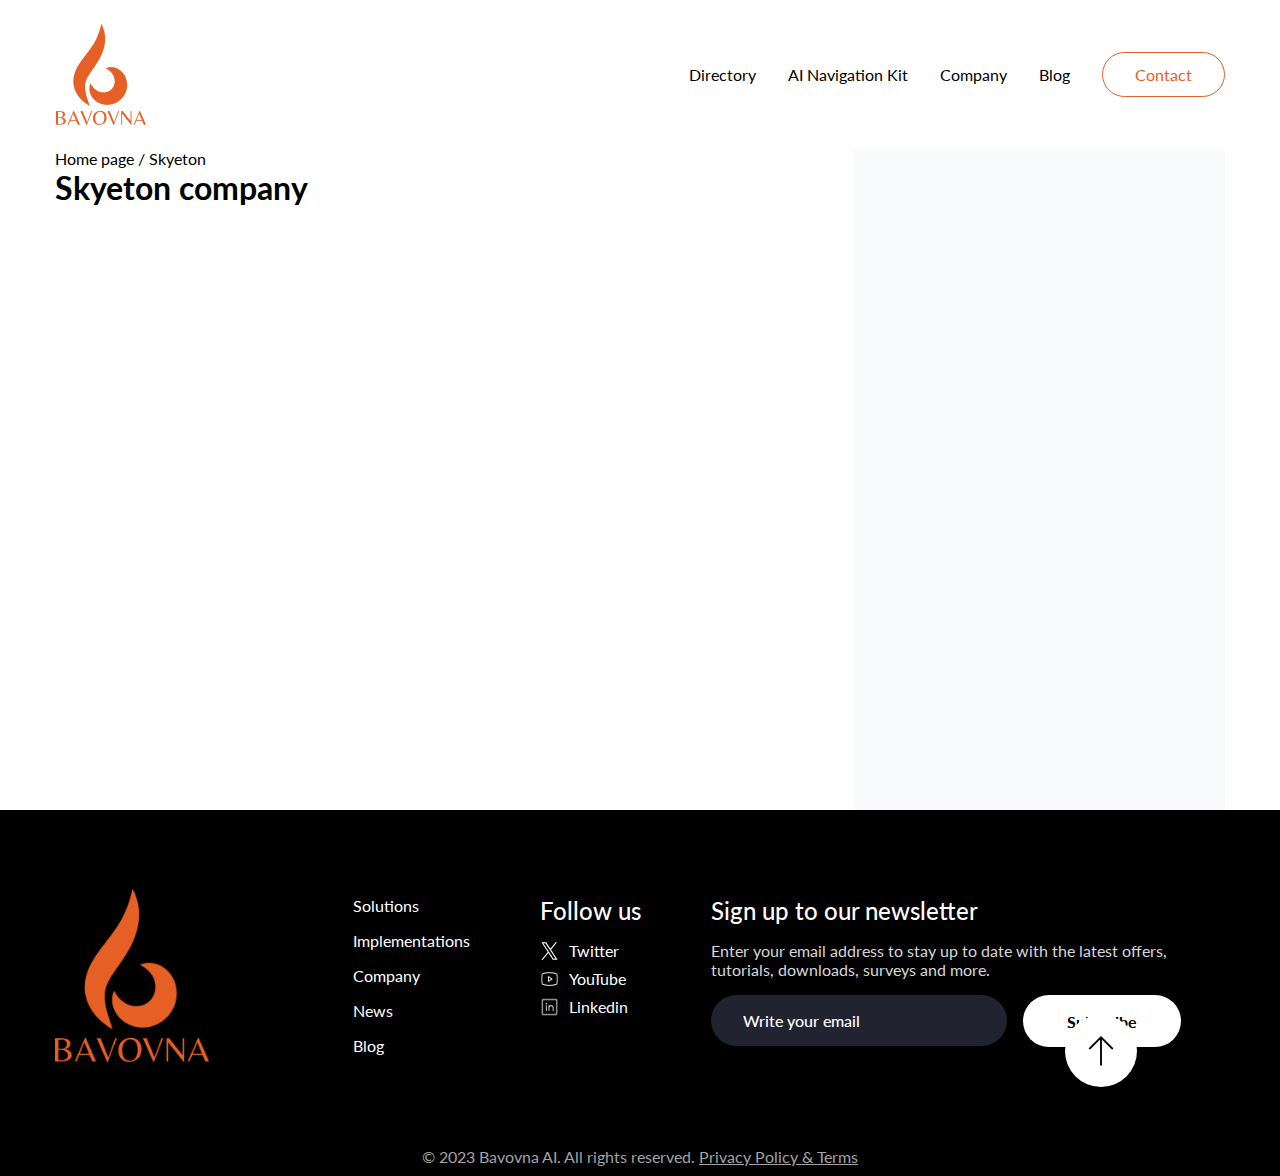
==== src/company-page.html @ 1f803fe8 "implemented basic grid" ====
<!DOCTYPE html>
<html lang="en">
  <head>
    <meta charset="UTF-8" />
    <meta name="viewport" content="width=device-width, initial-scale=1.0" />
    <title>Company Page</title>
    <link rel="stylesheet" href="./styles-comp-page.css" />
    <link rel="preconnect" href="https://fonts.googleapis.com" />
    <link rel="preconnect" href="https://fonts.gstatic.com" crossorigin />
    <link
      href="https://fonts.googleapis.com/css2?family=Lato:ital,wght@0,100;0,300;0,400;0,700;0,900;1,100;1,300;1,400;1,700;1,900&family=Roboto:wght@500&display=swap"
      rel="stylesheet"
    />
  </head>
  <body>
    <header class="header header--margin">
      <div class="header__container">
        <a class="header__home-link" href="./main-page.html">
          <img
            class="header__home-link__logo"
            src="./images/bavovna-logo.png"
            alt="bavovna-logo"
          />
        </a>

        <nav class="header__nav">
          <ul class="nav__list">
            <li class="nav__list__element">
              <a class="nav__link" href="./main-page.html">Directory</a>
            </li>

            <li class="nav__list__element">
              <a class="nav__link" href="./main-page.html">AI Navigation Kit</a>
            </li>

            <li class="nav__list__element">
              <a class="nav__link" href="./main-page.html">Company</a>
            </li>

            <li class="nav__list__element">
              <a class="nav__link" href="./main-page.html">Blog</a>
            </li>

            <li class="nav__list__element">
              <a class="nav__link nav__link--contact" href="./main-page.html"
                >Contact</a
              >
            </li>
          </ul>
        </nav>
      </div>
    </header>

    <div class="company-page-wrapper">
      <section class="company-page">
        <div class="company-page__content">
          <div class="breadcrumbs">
            <a href="./main-page.html">Home page</a>
            /
            <a href="./company-page.html">Skyeton</a>
          </div>

          <h1 class="company-page__title">Skyeton company</h1>
        </div>

        <div class="company-page__info"></div>
      </section>
    </div>

    <footer class="footer">
      <div class="footer__content">
        <a class="header__home-link" href="./main-page.html">
          <img
            class="header__home-link__logo header__home-link__logo--footer-size"
            src="./images/bavovna-logo.png"
            alt="bavovna-logo"
          />
        </a>

        <div class="footer__content__container">
          <nav class="footer__nav">
            <div class="footer__nav__insite__container">
              <ul class="footer__nav__insite">
                <li class="nav__list__element">
                  <a class="nav__link nav__link--footer" href="./main-page.html"
                    >Solutions</a
                  >
                </li>

                <li class="nav__list__element">
                  <a class="nav__link nav__link--footer" href="./main-page.html"
                    >Implementations</a
                  >
                </li>

                <li class="nav__list__element">
                  <a class="nav__link nav__link--footer" href="./main-page.html"
                    >Company</a
                  >
                </li>

                <li class="nav__list__element">
                  <a class="nav__link nav__link--footer" href="./main-page.html"
                    >News</a
                  >
                </li>

                <li class="nav__list__element">
                  <a class="nav__link nav__link--footer" href="./main-page.html"
                    >Blog</a
                  >
                </li>
              </ul>
            </div>

            <div class="footer__nav__outsite__container">
              <p class="footer__nav__outsite__title">Follow us</p>

              <ul class="footer__nav__outsite">
                <li class="nav__list__element">
                  <a
                    class="nav__link nav__link--footer"
                    href="./main-page.html"
                  >
                    <img
                      class="nav__link--footer__icon-twt"
                      src="./images/twitter-icon.png"
                      alt="twt-icon"
                    />
                    Twitter
                  </a>
                </li>

                <li class="nav__list__element">
                  <a
                    class="nav__link nav__link--footer"
                    href="./main-page.html"
                  >
                    <img
                      class="nav__link--footer__icon-yb"
                      src="./images/youtube-icon.png"
                      alt="yb-icon"
                    />
                    YouTube
                  </a>
                </li>

                <li class="nav__list__element">
                  <a
                    class="nav__link nav__link--footer"
                    href="./main-page.html"
                  >
                    <img
                      class="nav__link--footer__icon-lin"
                      src="./images/lin-icon.png"
                      alt="lin-icon"
                    />
                    Linkedin
                  </a>
                </li>
              </ul>
            </div>
          </nav>

          <div class="footer__signup__container">
            <p class="footer__signup__title">Sign up to our newsletter</p>

            <p class="footer__signup__desc">
              Enter your email address to stay up to date with the latest
              offers,
              <br />
              tutorials, downloads, surveys and more.
            </p>

            <div class="footer__signup__form">
              <input
                placeholder="Write your email"
                class="footer__signup__form__input"
                type="text"
              />

              <button class="footer__signup__form__button">Subscribe</button>
            </div>
          </div>
        </div>
      </div>

      <a href="#html">
        <div class="footer__up-button"></div>
      </a>

      <p class="footer__rights">
        © 2023 Bavovna AI. All rights reserved.&nbsp;
        <a class="footer__rights footer__rights--link" href="./main-page.html"
          >Privacy Policy & Terms
        </a>
      </p>
    </footer>
  </body>
</html>
---- src/styles-comp-page.css ----
* {
  box-sizing: border-box;

  margin: 0;
  padding: 0;

  font-family: "Lato", sans-serif;
  list-style: none;
  text-decoration: none;
  color: #000;
}

html {
  scroll-behavior: smooth;
}

input,
button {
  outline: none;
  border: none;
}

.header {
  height: 149px;
  display: grid;
  flex-direction: column;
  grid-template-columns: repeat(1, 1170px);
  justify-content: center;
}

.header__container {
  display: flex;
  justify-content: center;
  gap: 543px;

  text-align: center;
}

.header__home-link {
  align-self: center;

  display: flex;
  height: fit-content;
}

.header__home-link__logo {
  width: 90px;
  height: 101px;
}

.header__nav {
  display: flex;
  justify-content: center;
  align-items: center;
}

.nav__list {
  display: flex;
  gap: 32px;
  justify-content: center;
  align-items: center;
}

.nav__list__element {
  display: flex;
}

.nav__link {
  font-weight: 400;
  font-size: 16px;
}

.nav__link:hover {
  color: #e65f25;
}

.nav__link--contact {
  padding: 12px 32px;
  border: 1px solid #e65f25;
  border-radius: 100px;

  color: #e65f25;
  background-color: rgba(230, 95, 37, 0);
}

.nav__link--contact:hover {
  background-color: rgba(230, 95, 37, 0.3);
}

.footer {
  position: relative;

  display: grid;
  grid-template-columns: repeat(1, 1170px);
  justify-content: center;

  height: 366px;
  padding-top: 62px;
  padding-bottom: 10px;

  background-color: #000;
  color: #fff;
}

.footer__content {
  display: flex;
  align-items: center;

  gap: 144px;
}

.header__home-link__logo--footer-size {
  width: 154px;
  height: 173px;
}

.footer__content__container {
  display: flex;
  gap: 70px;
  color: #fff;
}

.footer__nav {
  display: flex;
  gap: 70px;
}

.footer__nav__insite {
  display: flex;
  flex-direction: column;
  gap: 16px;
}

.footer__nav__outsite__title,
.nav__link--footer,
.footer__signup__title,
.footer__signup__desc {
  color: #fff;
}

.nav__link--footer {
  display: flex;
  gap: 10px;

  font-weight: 400;
  font-size: 16px;
}

.nav__link--footer__icon-twt {
  width: 19px;
  height: 20px;
}

.nav__link--footer__icon-yb,
.nav__link--footer__icon-lin {
  width: 19px;
  height: 20px;
}

.footer__nav__outsite__container {
  display: flex;
  flex-direction: column;
  gap: 16px;
}

.footer__nav__outsite__title {
  font-weight: 500;
  font-size: 24px;
}

.footer__nav__outsite {
  display: flex;
  flex-direction: column;
  gap: 8px;
}

.footer__rights {
  display: flex;
  justify-content: center;
  align-items: flex-end;

  color: #a3a3a3;
}

.footer__rights--link {
  text-decoration: underline;
}

.footer__signup__container {
  display: flex;
  flex-direction: column;
}

.footer__signup__title {
  font-weight: 500;
  font-size: 24px;

  margin-bottom: 16px;
}

.footer__signup__desc {
  font-weight: 400;
  font-size: 16px;
  color: #d7d7d7;

  margin-bottom: 16px;
}

.footer__signup__form {
  display: flex;
  gap: 16px;
}

.footer__signup__form__input {
  width: 296px;
  height: 51px;
  border-radius: 100px;

  background-color: #212330;
  display: block;
  padding: 16px 32px;

  font-weight: 500;
  font-size: 16px;
  color: #ffffff;
}

.footer__signup__form__input::placeholder {
  font-weight: 500;
  font-size: 16px;
  color: #ffffff;
}

.footer__signup__form__button {
  width: 158px;
  height: 52px;
  border-radius: 100px;

  background-color: #fff;
  cursor: pointer;
  font-weight: 700;
  font-size: 16px;
}

.footer__up-button {
  position: absolute;
  bottom: 89px;
  right: 143px;

  width: 72px;
  height: 72px;
  border-radius: 100px;

  background-color: #fff;
  font-size: 24px;
  font-weight: 700;
  text-align: center;
  line-height: 50px;
  cursor: pointer;

  background-image: url("./images/footer-button-arrow-up.png");
  background-position: center;
  background-repeat: no-repeat;
  background-size: 40px;
}

.company-page-wrapper {
  display: grid;
  grid-template-columns: repeat(1, 1170px);
  justify-content: center;
}

.company-page {
  display: flex;
  justify-content: space-between;
  gap: 30px;
}

.company-page__content {
  width: fit-content;
}

.company-page__info {
  width: 372px;
  height: 661px;

  background-color: #F9FAFB;
}
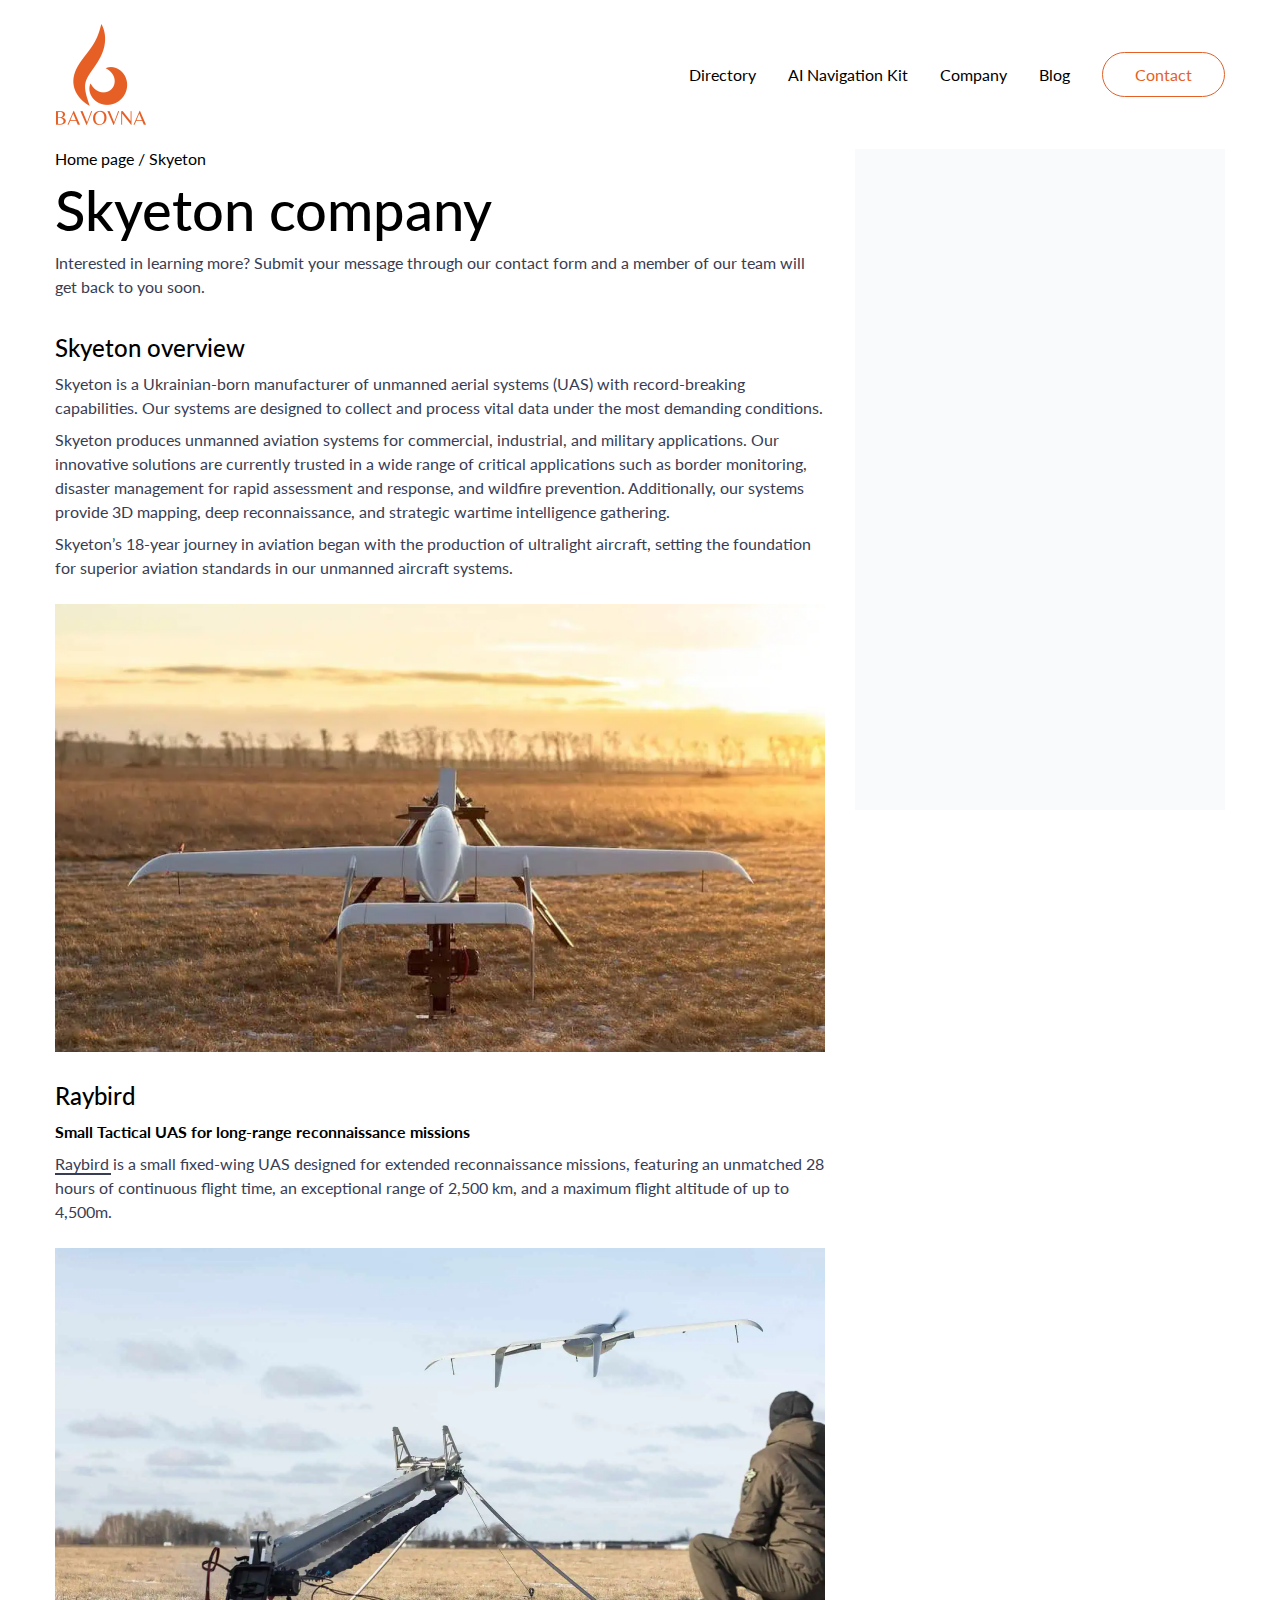
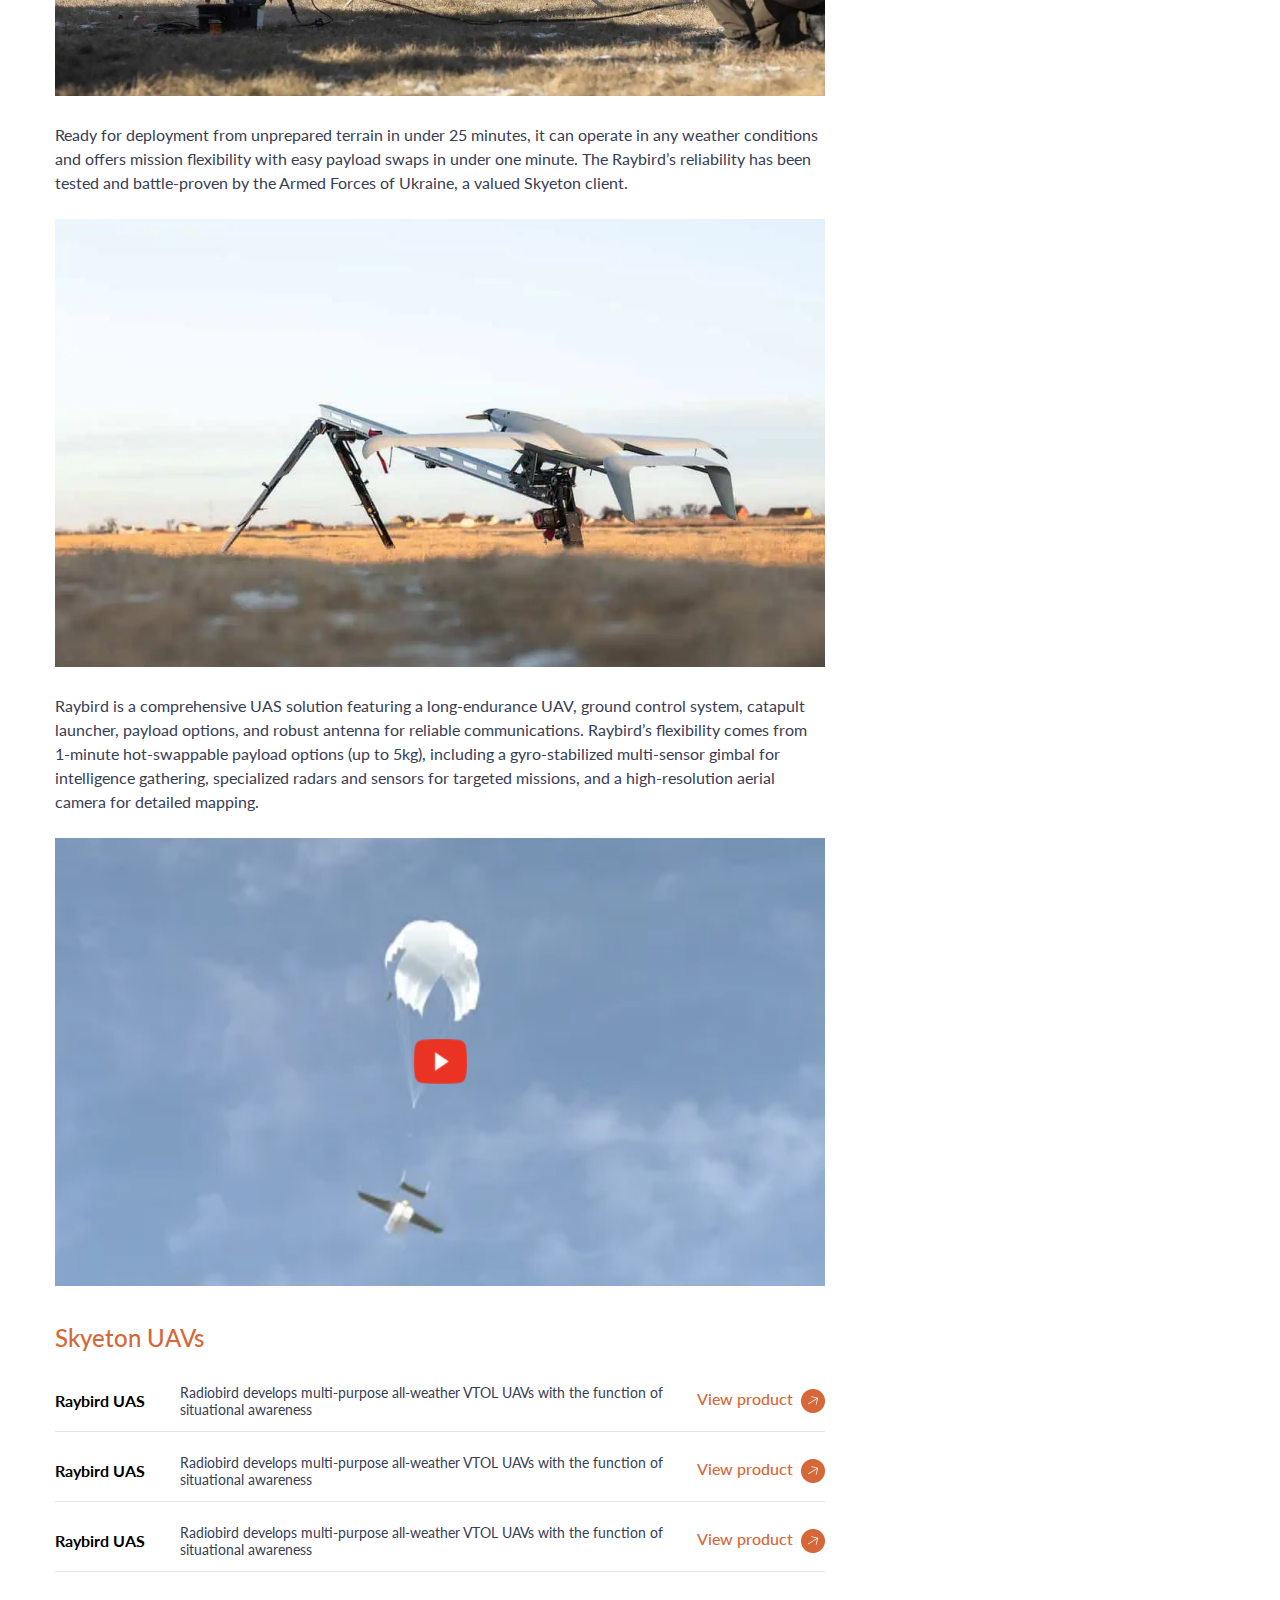
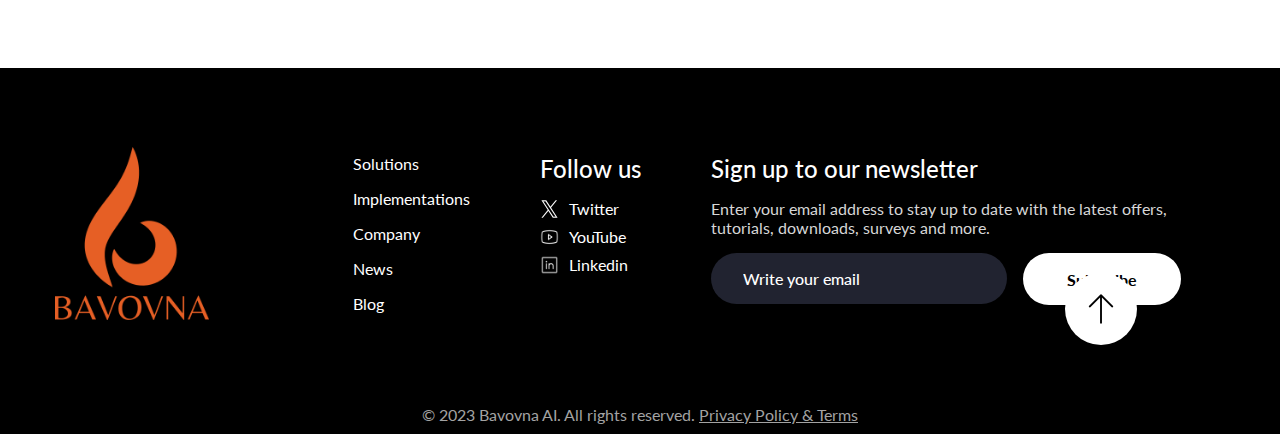
==== commit 8883fe64: "implemented content block for company page" ====
--- a/src/company-page.html
+++ b/src/company-page.html
@@ -1,5 +1,5 @@
 <!DOCTYPE html>
-<html lang="en">
+<html id="html" lang="en">
   <head>
     <meta charset="UTF-8" />
     <meta name="viewport" content="width=device-width, initial-scale=1.0" />
@@ -61,6 +61,155 @@
           </div>
 
           <h1 class="company-page__title">Skyeton company</h1>
+
+          <p class="company-page__desc company-page__text">
+            Interested in learning more? Submit your message through our contact
+            form and a member of our team will get back to you soon.
+          </p>
+
+          <div class="content__container">
+            <h2 class="company-page__subtitle">Skyeton overview</h2>
+
+            <p class="company-page__text">
+              Skyeton is a Ukrainian-born manufacturer of unmanned aerial
+              systems (UAS) with record-breaking capabilities. Our systems are
+              designed to collect and process vital data under the most
+              demanding conditions.
+            </p>
+
+            <p class="company-page__text">
+              Skyeton produces unmanned aviation systems for commercial,
+              industrial, and military applications. Our innovative solutions
+              are currently trusted in a wide range of critical applications
+              such as border monitoring, disaster management for rapid
+              assessment and response, and wildfire prevention. Additionally,
+              our systems provide 3D mapping, deep reconnaissance, and strategic
+              wartime intelligence gathering.
+            </p>
+
+            <p class="company-page__text">
+              Skyeton’s 18-year journey in aviation began with the production of
+              ultralight aircraft, setting the foundation for superior aviation
+              standards in our unmanned aircraft systems.
+            </p>
+          </div>
+
+          <img
+            class="company-page__drone-image"
+            src="./images/company-page-imgs/drone1-img.png"
+            alt="skyeton-drone-1-image"
+          />
+
+          <div class="content__container">
+            <h2 class="company-page__subtitle">Raybird</h2>
+
+            <h3 class="company-page__subsubtitle">
+              Small Tactical UAS for long-range reconnaissance missions
+            </h3>
+
+            <p class="company-page__text">
+              <a
+                class="company-page__text__link"
+                href="https://skyeton.com/en/raybird/?utm_source=ust&utm_medium=profile&utm_campaign=platinum"
+                >Raybird</a
+              > is a small fixed-wing UAS designed for extended reconnaissance
+              missions, featuring an unmatched 28 hours of continuous flight
+              time, an exceptional range of 2,500 km, and a maximum flight
+              altitude of up to 4,500m.
+            </p>
+          </div>
+
+          <img
+            class="company-page__drone-image"
+            src="./images/company-page-imgs/drone2-img.png"
+            alt="skyeton-drone-2-image"
+          />
+
+          <p class="company-page__text">
+            Ready for deployment from unprepared terrain in under 25 minutes, it
+            can operate in any weather conditions and offers mission flexibility
+            with easy payload swaps in under one minute. The Raybird’s
+            reliability has been tested and battle-proven by the Armed Forces of
+            Ukraine, a valued Skyeton client.
+          </p>
+
+          <img
+            class="company-page__drone-image"
+            src="./images/company-page-imgs/drone3-img.png"
+            alt="skyeton-drone-3-image"
+          />
+
+          <p class="company-page__text">
+            Raybird is a comprehensive UAS solution featuring a long-endurance
+            UAV, ground control system, catapult launcher, payload options, and
+            robust antenna for reliable communications. Raybird’s flexibility
+            comes from 1-minute hot-swappable payload options (up to 5kg),
+            including a gyro-stabilized multi-sensor gimbal for intelligence
+            gathering, specialized radars and sensors for targeted missions, and
+            a high-resolution aerial camera for detailed mapping.
+          </p>
+
+          <img
+            class="company-page__drone-image youtube-player"
+            src="./images/company-page-imgs/drone-yb-img.png"
+            alt="youtube-player"
+          />
+
+          <h3 class="company-page__uav-title">Skyeton UAVs</h3>
+
+          <div class="uavs__list">
+            <div class="uav">
+              <h4 class="uav__title">Raybird UAS</h4>
+
+              <p class="uav__text">
+                Radiobird develops multi-purpose all-weather VTOL UAVs with the
+                function of
+                <br />
+                situational awareness
+              </p>
+
+              <a class="button__link" href="./main-page.html">
+                <span class="button__text">View product</span>
+                <div class="button__icon"></div>
+              </a>
+            </div>
+
+            <div class="uav">
+              <h4 class="uav__title">Raybird UAS</h4>
+
+              <p class="uav__text">
+                Radiobird develops multi-purpose all-weather VTOL UAVs with the
+                function of
+                <br />
+                situational awareness
+              </p>
+
+              <div class="uav__button">
+                <a class="button__link" href="./main-page.html">
+                  <span class="button__text">View product</span>
+                  <div class="button__icon"></div>
+                </a>
+              </div>
+            </div>
+
+            <div class="uav">
+              <h4 class="uav__title">Raybird UAS</h4>
+
+              <p class="uav__text">
+                Radiobird develops multi-purpose all-weather VTOL UAVs with the
+                function of
+                <br />
+                situational awareness
+              </p>
+
+              <div class="uav__button">
+                <a class="button__link" href="./main-page.html">
+                  <span class="button__text">View product</span>
+                  <div class="button__icon"></div>
+                </a>
+              </div>
+            </div>
+          </div>
         </div>
 
         <div class="company-page__info"></div>
--- a/src/styles-comp-page.css
+++ b/src/styles-comp-page.css
@@ -277,7 +277,63 @@
 }
 
 .company-page__content {
-  width: fit-content;
+  width: 770px;
+}
+
+.company-page__title {
+  font-weight: 500;
+  font-size: 56px;
+
+  margin-bottom: 8px;
+}
+
+.company-page__text,
+.company-page__desc,
+.company-page__text__link {
+  font-weight: 400;
+  font-size: 16px;
+  color: #383D53;
+}
+
+.company-page__desc {
+  line-height: 21px;
+
+  margin-bottom: 32px;
+}
+
+.content__container {
+  display: flex;
+  flex-direction: column;
+  gap: 8px;
+}
+
+.company-page__text {
+  line-height: 24px;
+}
+
+.company-page__text__link {
+  position: relative;
+}
+
+.company-page__text__link::after {
+  position: absolute;
+  content: '';
+  width: 100%;
+  border: 0.5px solid #383D53;
+  bottom: -2px;
+  left: 0;
+}
+
+.company-page__subtitle {
+  font-weight: 500;
+  font-size: 24px;
+  line-height: 33px;
+}
+
+.company-page__subsubtitle {
+  font-weight: 700;
+  font-size: 16px;
+  line-height: 24px;
 }
 
 .company-page__info {
@@ -286,3 +342,82 @@
 
   background-color: #F9FAFB;
 }
+
+.company-page__drone-image {
+  width: 770px;
+  height: 448px;
+
+  margin-bottom: 24px;
+  margin-top: 24px;
+}
+
+.youtube-player {
+  margin-bottom: 32px;
+}
+
+.company-page__uav-title {
+  margin-bottom: 16px;
+
+  font-weight: 500;
+  font-size: 24px;
+  line-height: 33px;
+  color: #D66738;
+}
+
+.uavs__list {
+  display: flex;
+  justify-content: center;
+  flex-direction: column;
+  gap: 8px;
+
+  margin-bottom: 96px;
+}
+
+.uav {
+  display: flex;
+  justify-content: space-between;
+  height: 62px;
+  align-items: center;
+
+  border-bottom: 1px solid #e5e5e5;
+}
+
+.uav__title {
+  font-weight: 700;
+  font-size: 16px;
+}
+
+.uav__text {
+  font-weight: 400;
+  font-size: 14px;
+  color: #383D53;
+}
+
+.button__link {
+  display: flex;
+  gap: 8px;
+}
+
+.button__text {
+  z-index: 2;
+
+  color: #d66738;
+  font-weight: 500;
+  font-size: 16px;
+}
+
+.button__icon {
+  z-index: 2;
+
+  height: 24px;
+  width: 24px;
+
+  background-image: url("./images/search-field-catalog-icon.png");
+  background-repeat: no-repeat;
+  background-position: center;
+  background-size: contain;
+}
+
+.breadcrumbs {
+  margin-bottom: 8px;
+}
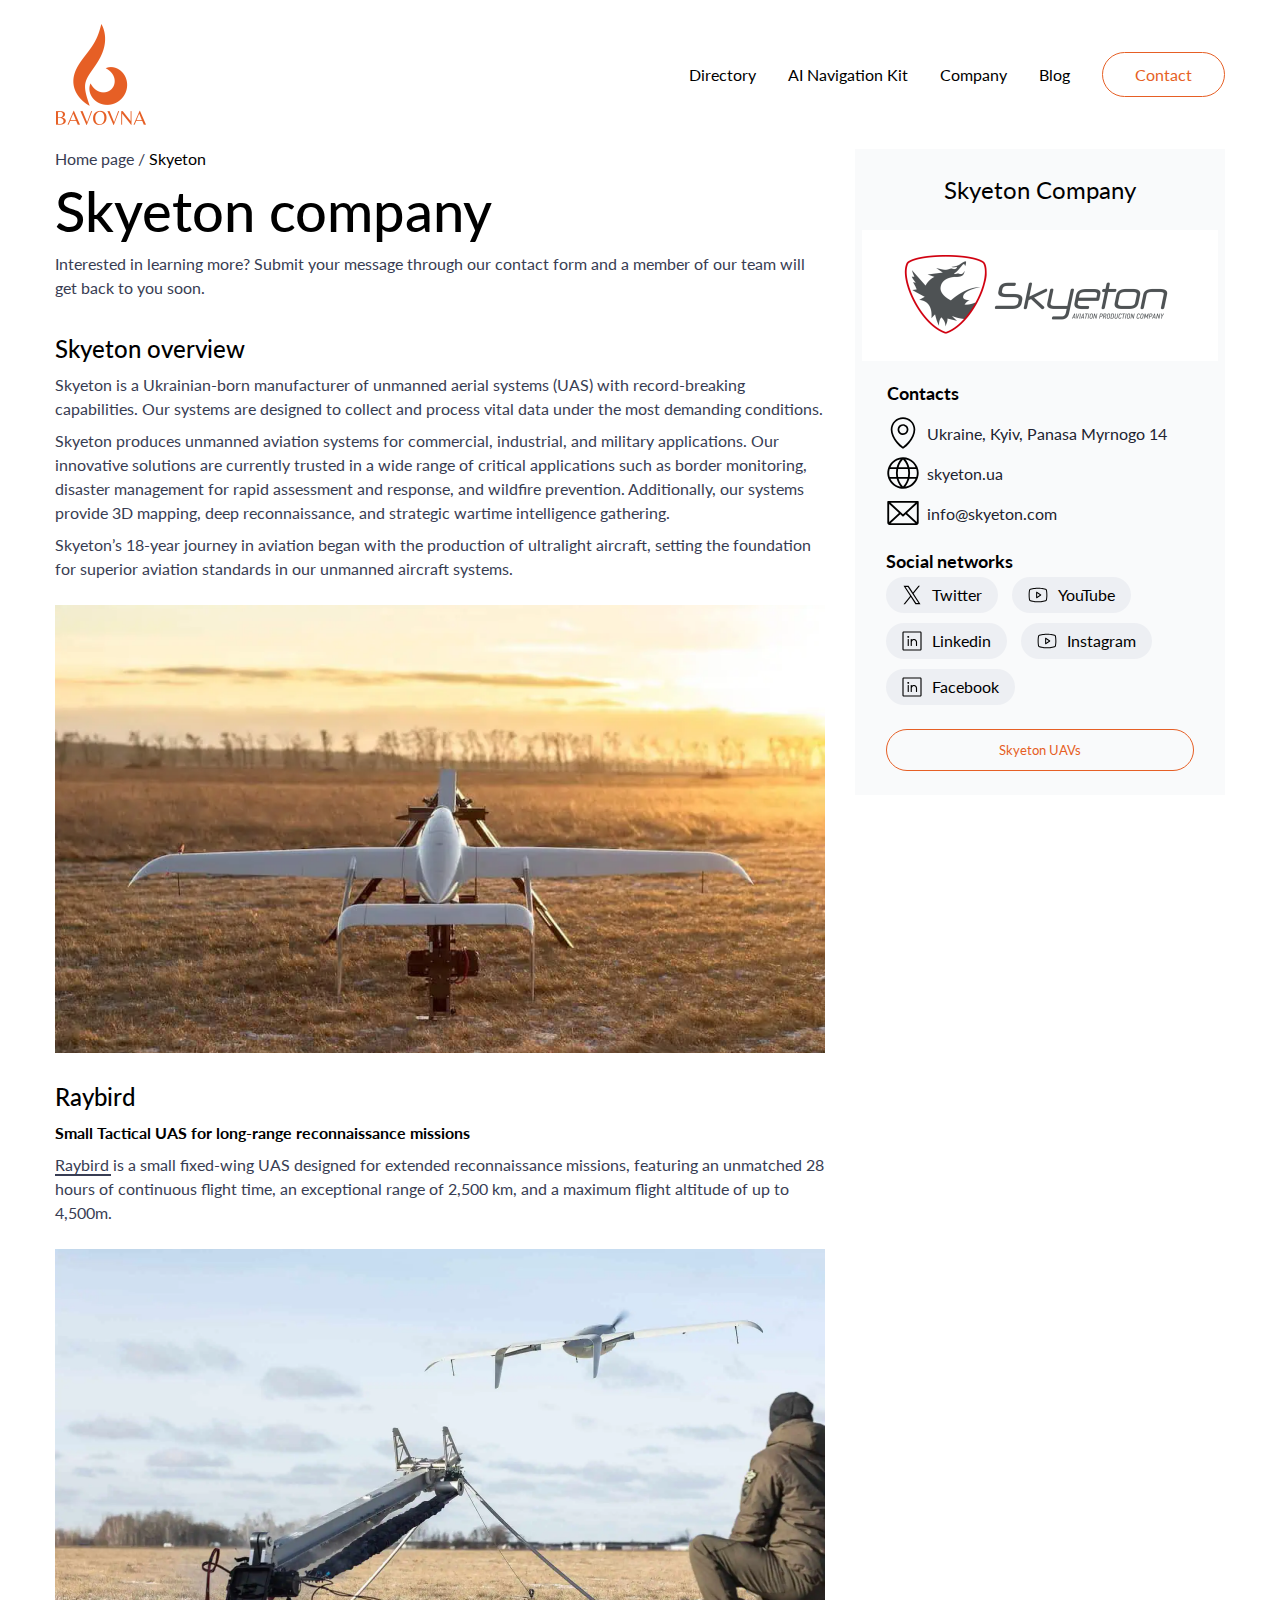
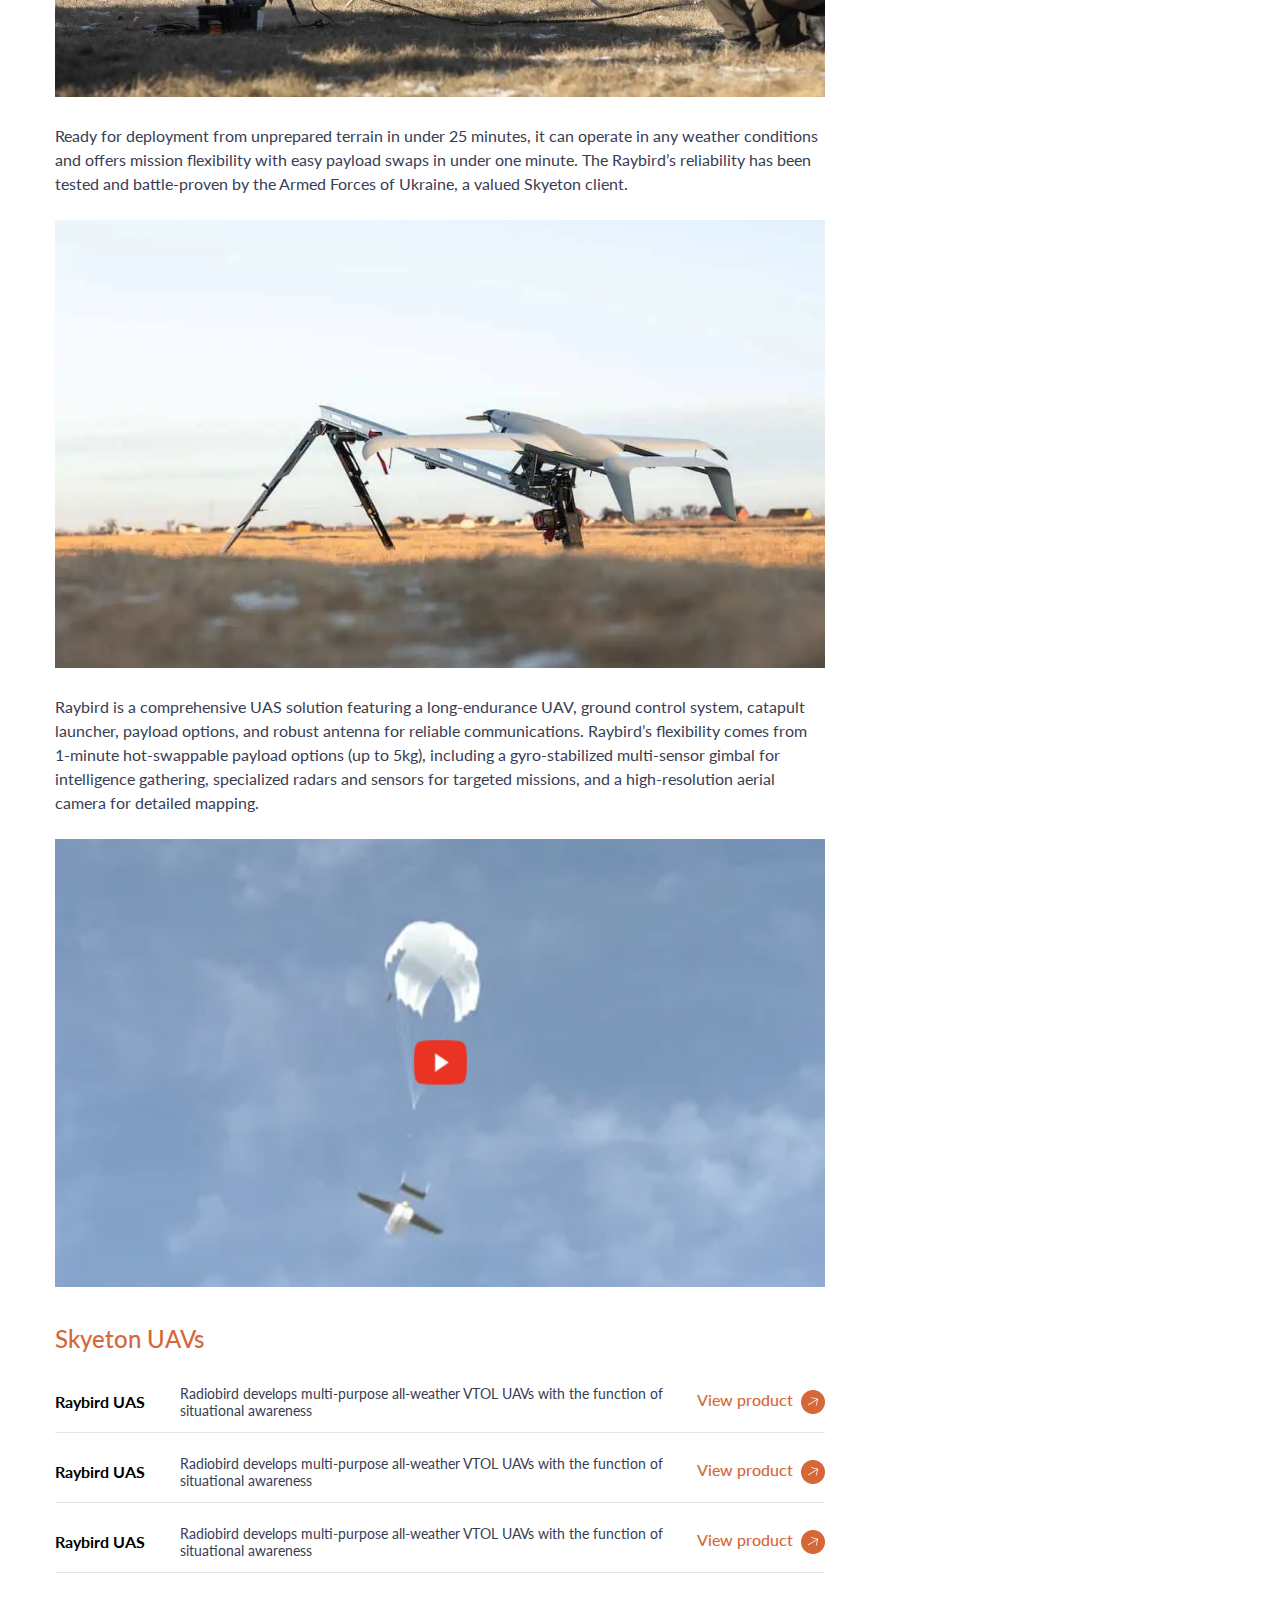
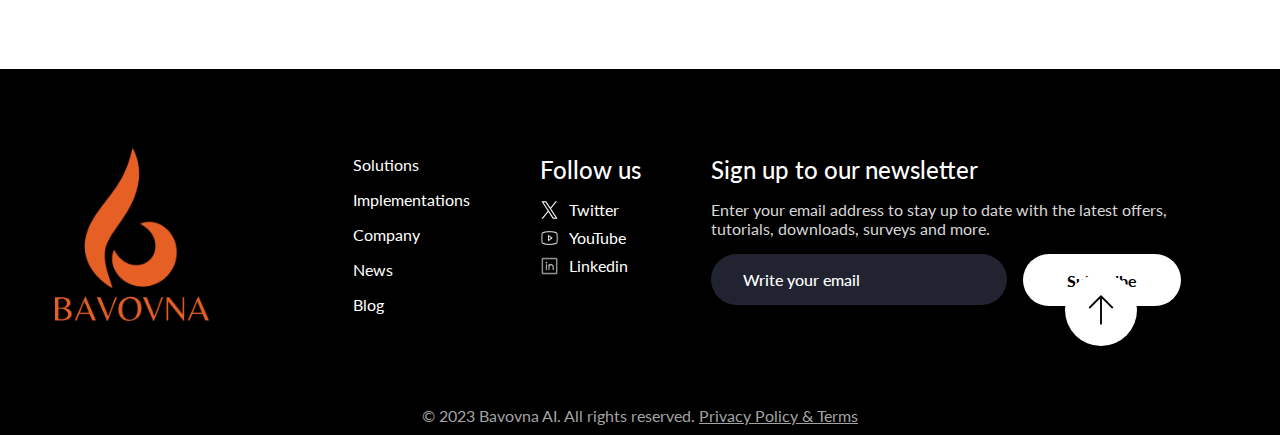
==== commit e8a45b70: "made company page" ====
--- a/src/company-page.html
+++ b/src/company-page.html
@@ -55,9 +55,8 @@
       <section class="company-page">
         <div class="company-page__content">
           <div class="breadcrumbs">
-            <a href="./main-page.html">Home page</a>
-            /
-            <a href="./company-page.html">Skyeton</a>
+            <a class="breadcrumbs__prev" href="./main-page.html">Home page /</a>
+            <a class="breadcrumbs__this" href="./company-page.html">Skyeton</a>
           </div>
 
           <h1 class="company-page__title">Skyeton company</h1>
@@ -212,7 +211,100 @@
           </div>
         </div>
 
-        <div class="company-page__info"></div>
+        <div class="company-page__info">
+          <h4 class="company-page__info__title">Skyeton Company</h4>
+
+          <img class="company-page__info__logo" src="./images/company-page-imgs/skyeton-logo.png" alt="company-img" />
+
+          <div class="contacts">
+            <h5 class="social-networks__title">Contacts</h5>
+
+            <div class="contact">
+              <img class="contact__icon" src="./images/company-page-imgs/place-icon.svg" alt="place-icon" />
+              <a
+                href="https://maps.app.goo.gl/7ZjPqeLD8E2kLHCQ9"
+                class="contact__text"
+              >
+                Ukraine, Kyiv, Panasa Myrnogo 14
+              </a>
+            </div>
+
+            <div class="contact">
+              <img class="contact__icon" src="./images/company-page-imgs/web-icon.svg" alt="web-icon" />
+              <a href="https://www.skyeton.ua" class="contact__text">
+                skyeton.ua
+              </a>
+            </div>
+
+            <div class="contact">
+              <img class="contact__icon" src="./images/company-page-imgs/mail-icon.svg" alt="mail-icon" />
+              <a href="mailto:info@skyeton.com" class="contact__text">
+                info@skyeton.com
+              </a>
+            </div>
+          </div>
+
+          <div class="social-networks">
+            <h5 class="social-networks__title">Social networks</h5>
+
+            <div class="network">
+              <a class="network__link" href="">
+                <img
+                  class="network__link__icon-twt"
+                  src="./images/company-page-imgs/twitter-icon.svg"
+                  alt="twt-icon"
+                />
+                Twitter
+              </a>
+            </div>
+
+            <div class="network">
+              <a class="network__link" href="">
+                <img
+                  class="network__link__icon-yb"
+                  src="./images/company-page-imgs/youtube-icon.svg"
+                  alt="twt-icon"
+                />
+                YouTube
+              </a>
+            </div>
+
+            <div class="network">
+              <a class="network__link" href="">
+                <img
+                  class="network__link__icon-lin"
+                  src="./images/company-page-imgs/lin-icon.svg"
+                  alt="twt-icon"
+                />
+                Linkedin
+              </a>
+            </div>
+
+            <div class="network">
+              <a class="network__link" href="">
+                <img
+                  class="network__link__icon-inst"
+                  src="./images/company-page-imgs/inst-icon.svg"
+                  alt="twt-icon"
+                />
+                Instagram
+              </a>
+            </div>
+
+            <div class="network">
+              <a class="network__link" href="">
+                <img
+                  class="network__link__icon-fb"
+                  src="./images/company-page-imgs/fb-icon.svg"
+                  alt="twt-icon"
+                />
+                Facebook
+              </a>
+            </div>
+          </div>
+
+          <button class="company-page__info__button nav__link--contact">Skyeton UAVs</button>
+        </div>
       </section>
     </div>
 
--- a/src/styles-comp-page.css
+++ b/src/styles-comp-page.css
@@ -23,7 +23,6 @@
 .header {
   height: 149px;
   display: grid;
-  flex-direction: column;
   grid-template-columns: repeat(1, 1170px);
   justify-content: center;
 }
@@ -292,7 +291,7 @@
 .company-page__text__link {
   font-weight: 400;
   font-size: 16px;
-  color: #383D53;
+  color: #383d53;
 }
 
 .company-page__desc {
@@ -317,9 +316,9 @@
 
 .company-page__text__link::after {
   position: absolute;
-  content: '';
+  content: "";
   width: 100%;
-  border: 0.5px solid #383D53;
+  border: 0.5px solid #383d53;
   bottom: -2px;
   left: 0;
 }
@@ -334,13 +333,6 @@
   font-weight: 700;
   font-size: 16px;
   line-height: 24px;
-}
-
-.company-page__info {
-  width: 372px;
-  height: 661px;
-
-  background-color: #F9FAFB;
 }
 
 .company-page__drone-image {
@@ -361,7 +353,7 @@
   font-weight: 500;
   font-size: 24px;
   line-height: 33px;
-  color: #D66738;
+  color: #d66738;
 }
 
 .uavs__list {
@@ -390,7 +382,7 @@
 .uav__text {
   font-weight: 400;
   font-size: 14px;
-  color: #383D53;
+  color: #383d53;
 }
 
 .button__link {
@@ -420,4 +412,122 @@
 
 .breadcrumbs {
   margin-bottom: 8px;
-}
+
+  font-weight: 400;
+  font-size: 16px;
+  line-height: 20px;
+}
+
+.breadcrumbs__prev {
+  color: #383D53;
+}
+
+.company-page__info {
+  width: 372px;
+  height: fit-content;
+
+  background-color: #f9fafb;
+  display: flex;
+  justify-content: flex-start;
+  align-items: center;
+  flex-direction: column;
+  padding-top: 24px;
+  padding-bottom: 24px;
+  gap: 24px;
+}
+
+.company-page__info__title {
+  font-weight: 400;
+  font-size: 24px;
+  line-height: 33px;
+}
+
+.company-page__info__logo {
+  width: 356px;
+}
+
+.contacts {
+  display: flex;
+  flex-direction: column;
+  gap: 8px;
+  align-self: baseline;
+  padding-left: 32px;
+}
+
+.contact {
+  display: flex;
+  align-items: center;
+  gap: 8px;
+}
+
+.contact__icon {
+  width: 32px;
+  height: 32px;
+}
+
+.contact__text {
+  font-weight: 400;
+  font-size: 16px;
+  line-height: 21px;
+  color: #212330;
+}
+
+.social-networks {
+  width: 356px;
+  padding-left: 24px;
+}
+
+.social-networks__title {
+  margin-bottom: 8px;
+  font-weight: 700;
+  font-size: 18px;
+  line-height: 16px;
+}
+
+.network {
+  display: inline-flex;
+  padding: 8px 16px;
+  border-radius: 100px;
+  text-wrap: nowrap;
+  justify-content: center;
+  align-items: center;
+  font-weight: 400;
+  font-size: 18px;
+  line-height: 16px;
+  background-color: #edeff3;
+  margin-bottom: 10px;
+  margin-right: 10px;
+}
+
+.network:last-child {
+  margin: 0;
+}
+
+.network__link {
+  display: flex;
+  align-items: center;
+  gap: 10px;
+
+  font-weight: 400;
+  font-size: 16px;
+}
+
+.network__link__icon-twt,
+.network__link__icon-yb,
+.network__link__icon-inst,
+.network__link__icon-fb,
+.network__link__icon-lin {
+  width: 20px;
+  height: 20px;
+}
+
+.company-page__info__button {
+  padding: 12px 32px;
+  width: 308px;
+  border: 1px solid #e65f25;
+  border-radius: 100px;
+
+  color: #e65f25;
+  background-color: rgba(230, 95, 37, 0);
+}
+
